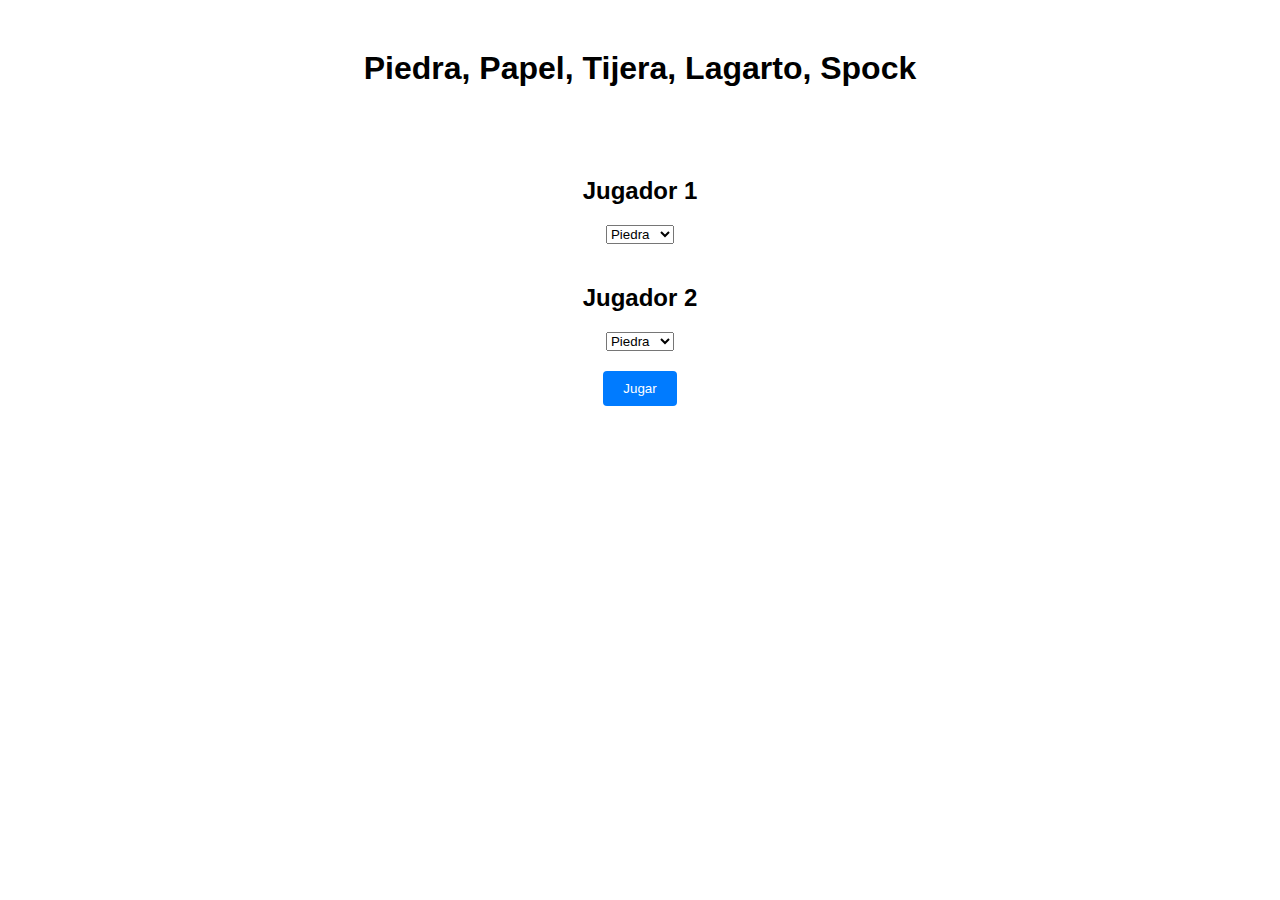
==== index.html @ f6aa2ff8 "first commit" ====
<!DOCTYPE html>
<html>
<head>
  <title>Piedra, Papel, Tijera, Lagarto, Spock</title>
  <link rel="stylesheet" type="text/css" href="styles.css">
</head>
<body>
  <h1>Piedra, Papel, Tijera, Lagarto, Spock</h1>
  
  <div class="game-container">
    <div class="players">
      <h2>Jugador 1</h2>
      <select id="player1">
        <option value="1">Piedra</option>
        <option value="2">Papel</option>
        <option value="3">Tijera</option>
        <option value="4">Lagarto</option>
        <option value="5">Spock</option>
      </select>
    </div>
    <div class="players">
      <h2>Jugador 2</h2>
      <select id="player2">
        <option value="1">Piedra</option>
        <option value="2">Papel</option>
        <option value="3">Tijera</option>
        <option value="4">Lagarto</option>
        <option value="5">Spock</option>
      </select>
    </div>
    <button onclick="playGame()">Jugar</button>
    <p id="result"></p>
  </div>

  <script src="script.js"></script>
</body>
</html>
---- styles.css ----
body {
    font-family: Arial, sans-serif;
    text-align: center;
  }
  
  h1 {
    margin-top: 50px;
  }
  
  .game-container {
    display: flex;
    justify-content: center;
    align-items: center;
    flex-direction: column;
    margin-top: 50px;
  }
  
  .players {
    margin-top: 20px;
  }
  
  button {
    margin-top: 20px;
    padding: 10px 20px;
    background-color: #007bff;
    color: #fff;
    border: none;
    border-radius: 4px;
    cursor: pointer;
  }
  
  button:hover {
    background-color: #0069d9;
  }
  
  #result {
    margin-top: 20px;
    font-weight: bold;
  }
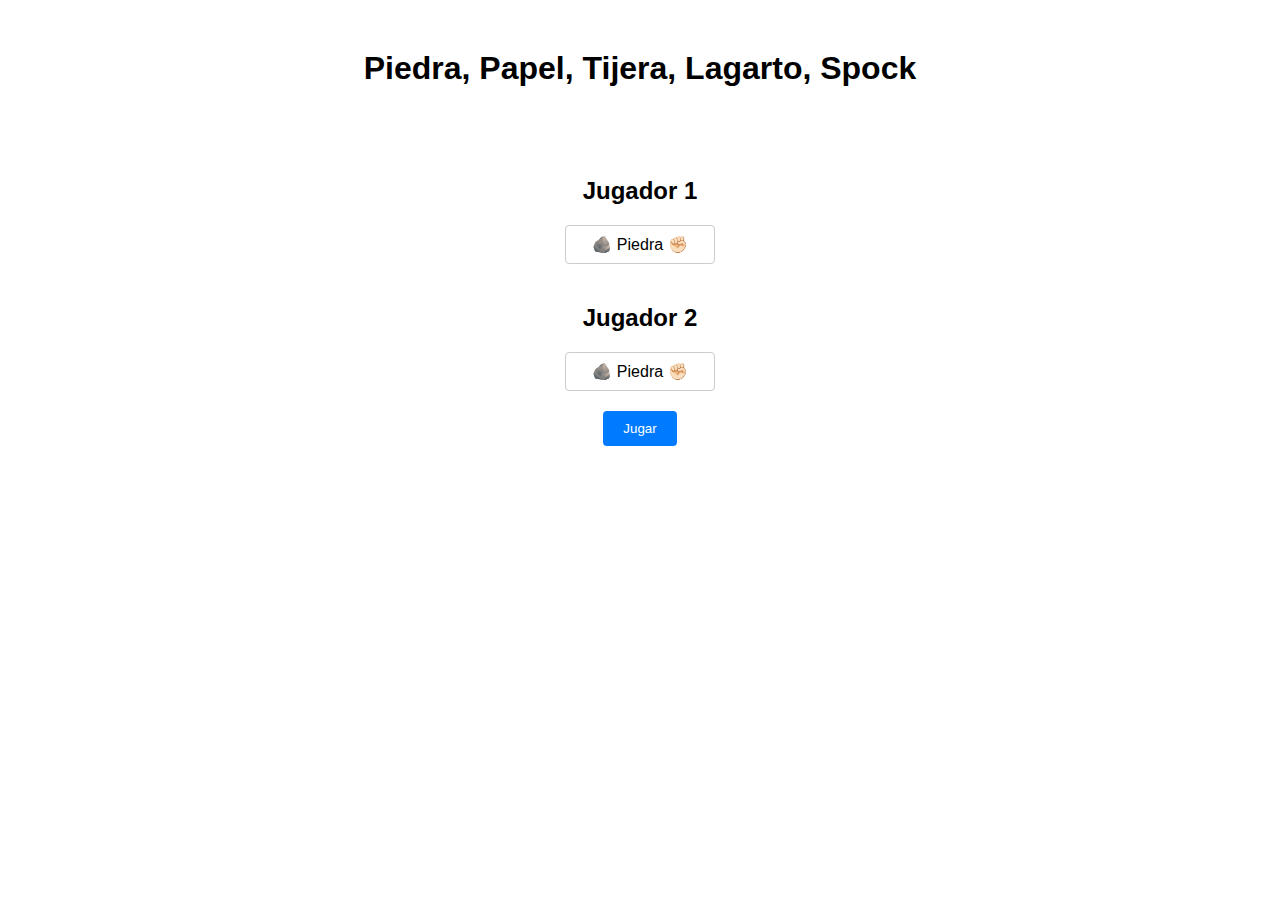
==== commit ae3e69b9: "Actualización" ====
--- a/index.html
+++ b/index.html
@@ -11,21 +11,21 @@
     <div class="players">
       <h2>Jugador 1</h2>
       <select id="player1">
-        <option value="1">Piedra</option>
-        <option value="2">Papel</option>
-        <option value="3">Tijera</option>
-        <option value="4">Lagarto</option>
-        <option value="5">Spock</option>
+        <option value="1"> 🪨 Piedra ✊🏻</option>
+        <option value="2"> 📄 Papel ✋🏻</option>
+        <option value="3"> ✂️ Tijera ✌🏻</option>
+        <option value="4"> 🦎 Lagarto 🦎</option>
+        <option value="5"> 🖖🏻 Spock 🖖🏻</option>
       </select>
     </div>
     <div class="players">
       <h2>Jugador 2</h2>
       <select id="player2">
-        <option value="1">Piedra</option>
-        <option value="2">Papel</option>
-        <option value="3">Tijera</option>
-        <option value="4">Lagarto</option>
-        <option value="5">Spock</option>
+        <option value="1"> 🪨 Piedra ✊🏻</option>
+        <option value="2"> 📄 Papel ✋🏻</option>
+        <option value="3"> ✂️ Tijera ✌🏻</option>
+        <option value="4"> 🦎 Lagarto 🦎</option>
+        <option value="5"> 🖖🏻 Spock 🖖🏻</option>
       </select>
     </div>
     <button onclick="playGame()">Jugar</button>
--- a/styles.css
+++ b/styles.css
@@ -1,40 +1,58 @@
 body {
-    font-family: Arial, sans-serif;
-    text-align: center;
-  }
-  
-  h1 {
-    margin-top: 50px;
-  }
-  
-  .game-container {
-    display: flex;
-    justify-content: center;
-    align-items: center;
-    flex-direction: column;
-    margin-top: 50px;
-  }
-  
-  .players {
-    margin-top: 20px;
-  }
-  
-  button {
-    margin-top: 20px;
-    padding: 10px 20px;
-    background-color: #007bff;
-    color: #fff;
-    border: none;
-    border-radius: 4px;
-    cursor: pointer;
-  }
-  
-  button:hover {
-    background-color: #0069d9;
-  }
-  
-  #result {
-    margin-top: 20px;
-    font-weight: bold;
-  }
-  +  font-family: Arial, sans-serif;
+  text-align: center;
+}
+
+h1 {
+  margin-top: 50px;
+}
+
+.game-container {
+  display: flex;
+  justify-content: center;
+  align-items: center;
+  flex-direction: column;
+  margin-top: 50px;
+}
+
+.players {
+  margin-top: 20px;
+}
+
+select {
+  appearance: none;
+  -webkit-appearance: none;
+  -moz-appearance: none;
+  padding: 10px;
+  border: 1px solid #ccc;
+  border-radius: 4px;
+  background-color: #fff;
+  font-size: 16px;
+  width: 150px;
+  cursor: pointer;
+  text-align: center;
+}
+
+select:focus {
+  outline: none;
+  border-color: #007bff;
+}
+
+button {
+  margin-top: 20px;
+  padding: 10px 20px;
+  background-color: #007bff;
+  color: #fff;
+  border: none;
+  border-radius: 4px;
+  cursor: pointer;
+}
+
+button:hover {
+  background-color: #0069d9;
+}
+
+#result {
+  margin-top: 20px;
+  font-weight: bold;
+}
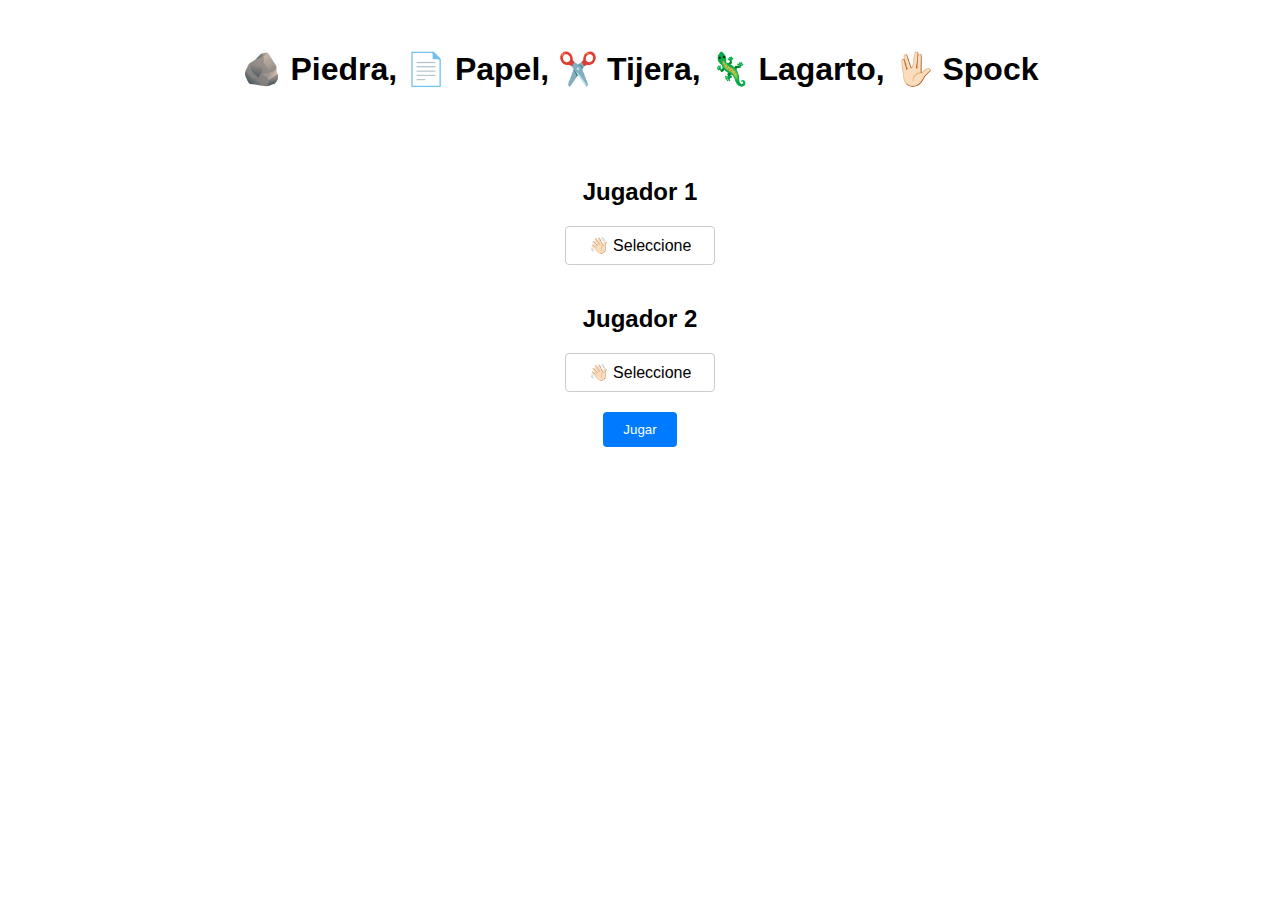
==== commit bb8d9231: "Selección" ====
--- a/index.html
+++ b/index.html
@@ -5,12 +5,13 @@
   <link rel="stylesheet" type="text/css" href="styles.css">
 </head>
 <body>
-  <h1>Piedra, Papel, Tijera, Lagarto, Spock</h1>
+  <h1> 🪨 Piedra,  📄 Papel,  ✂️ Tijera,  🦎 Lagarto,  🖖🏻 Spock</h1>
   
   <div class="game-container">
     <div class="players">
       <h2>Jugador 1</h2>
       <select id="player1">
+        <option value="0"> 👋🏻 Seleccione</option>
         <option value="1"> 🪨 Piedra ✊🏻</option>
         <option value="2"> 📄 Papel ✋🏻</option>
         <option value="3"> ✂️ Tijera ✌🏻</option>
@@ -21,6 +22,7 @@
     <div class="players">
       <h2>Jugador 2</h2>
       <select id="player2">
+        <option value="0"> 👋🏻 Seleccione</option> 
         <option value="1"> 🪨 Piedra ✊🏻</option>
         <option value="2"> 📄 Papel ✋🏻</option>
         <option value="3"> ✂️ Tijera ✌🏻</option>
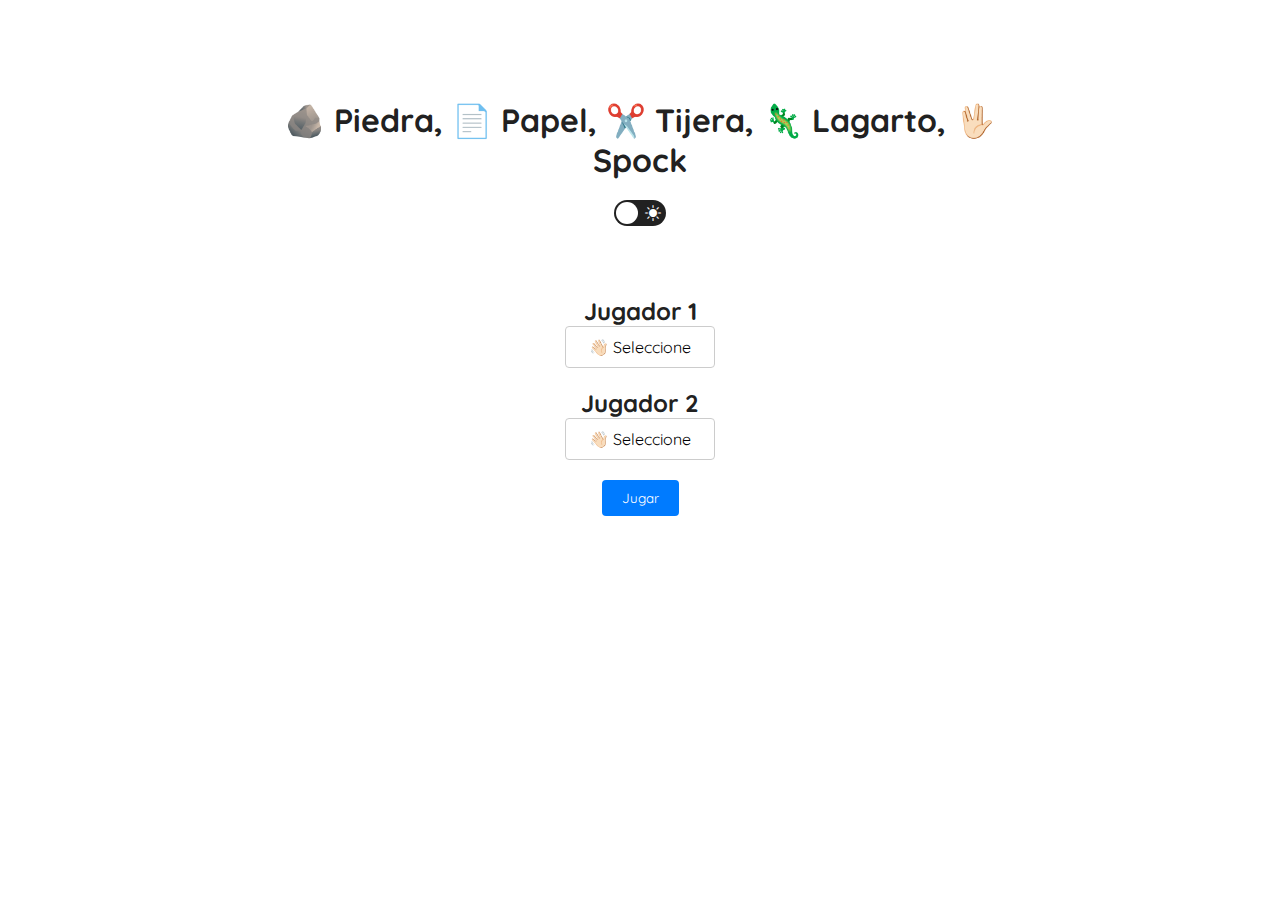
==== commit 1db416a2: "UX, Modo claro/oscuro" ====
--- a/index.html
+++ b/index.html
@@ -3,10 +3,18 @@
 <head>
   <title>Piedra, Papel, Tijera, Lagarto, Spock</title>
   <link rel="stylesheet" type="text/css" href="styles.css">
+  <link rel="stylesheet" href="https://cdn.jsdelivr.net/npm/bootstrap-icons@1.7.2/font/bootstrap-icons.css">
 </head>
 <body>
   <h1> 🪨 Piedra,  📄 Papel,  ✂️ Tijera,  🦎 Lagarto,  🖖🏻 Spock</h1>
-  
+  <div class="toggle-theme">
+    <input type="checkbox" class="checkbox" id="checkbox">
+    <label for="checkbox" class="label">
+        <i class="bi bi-moon-fill"></i>
+        <i class="bi bi-sun-fill"></i>
+        <i class="bi bi-circle-fill"></i>
+    </label>
+  </div>
   <div class="game-container">
     <div class="players">
       <h2>Jugador 1</h2>
--- a/styles.css
+++ b/styles.css
@@ -1,6 +1,40 @@
+@import url('https://fonts.googleapis.com/css2?family=Quicksand:wght@300;400;500;600;700&display=swap');
+
+:root {
+  --color-black: #212121;
+  --color-white: #FFF;
+}
+
+* {
+  margin: 0;
+  padding: 0;
+  box-sizing: border-box;
+  text-decoration: none;
+  font-family: 'Quicksand', sans-serif;
+  transition: all 0.3s ease 0s;
+}
+
+html {
+  display: flex;
+  justify-content: center;
+}
+
 body {
   font-family: Arial, sans-serif;
   text-align: center;
+  display: auto;
+  flex-direction: column;
+  justify-content: space-between;
+  width: 100%;
+  min-height: 50vh;
+  color: var(--color-black);
+  margin: 0;
+  padding: 0;
+}
+
+body.dark {
+  color: var(--color-white);
+  background-color: var(--color-black);
 }
 
 h1 {
@@ -56,3 +90,77 @@
   margin-top: 20px;
   font-weight: bold;
 }
+
+.toggle-theme {
+  display: flex;
+  justify-content: center;
+  align-items: center;
+  margin-top: 20px;
+}
+
+.checkbox {
+  display: none;
+}
+
+.label {
+  display: flex;
+  justify-content: space-between;
+  align-items: center;
+  height: 26px;
+  width: 52px;
+  background-color: var(--color-black);
+  border-radius: 50px;
+  padding: 5px;
+  position: relative;
+}
+
+.label i {
+  color: var(--color-white);
+}
+
+.label .bi-circle-fill {
+  position: absolute;
+  background-color: var(--color-white);
+  height: 22px;
+  width: 22px;
+  border-radius: 50%;
+  top: 2px;
+  left: 2px;
+}
+
+.checkbox:checked + .label .bi-circle-fill {
+  transform: translateX(26px);
+}
+
+.body.dark {
+  color: var(--color-white);
+  background-color: var(--color-black);
+}
+
+.body.dark .label {
+  background-color: var(--color-white);
+}
+
+.body.dark .label i {
+  color: var(--color-black);
+}
+
+.body.dark .label .bi-circle-fill {
+  background-color: var(--color-black);
+}
+
+@media (min-width: 600px) {
+  body {
+    width: 60%;
+    margin-top: 50px;
+    margin-bottom: 50px;
+  }
+}
+
+@media (max-width: 499px) {
+  body {
+    width: 100%;
+    margin-top: 20px;
+    margin-bottom: 20px;
+  }
+}
